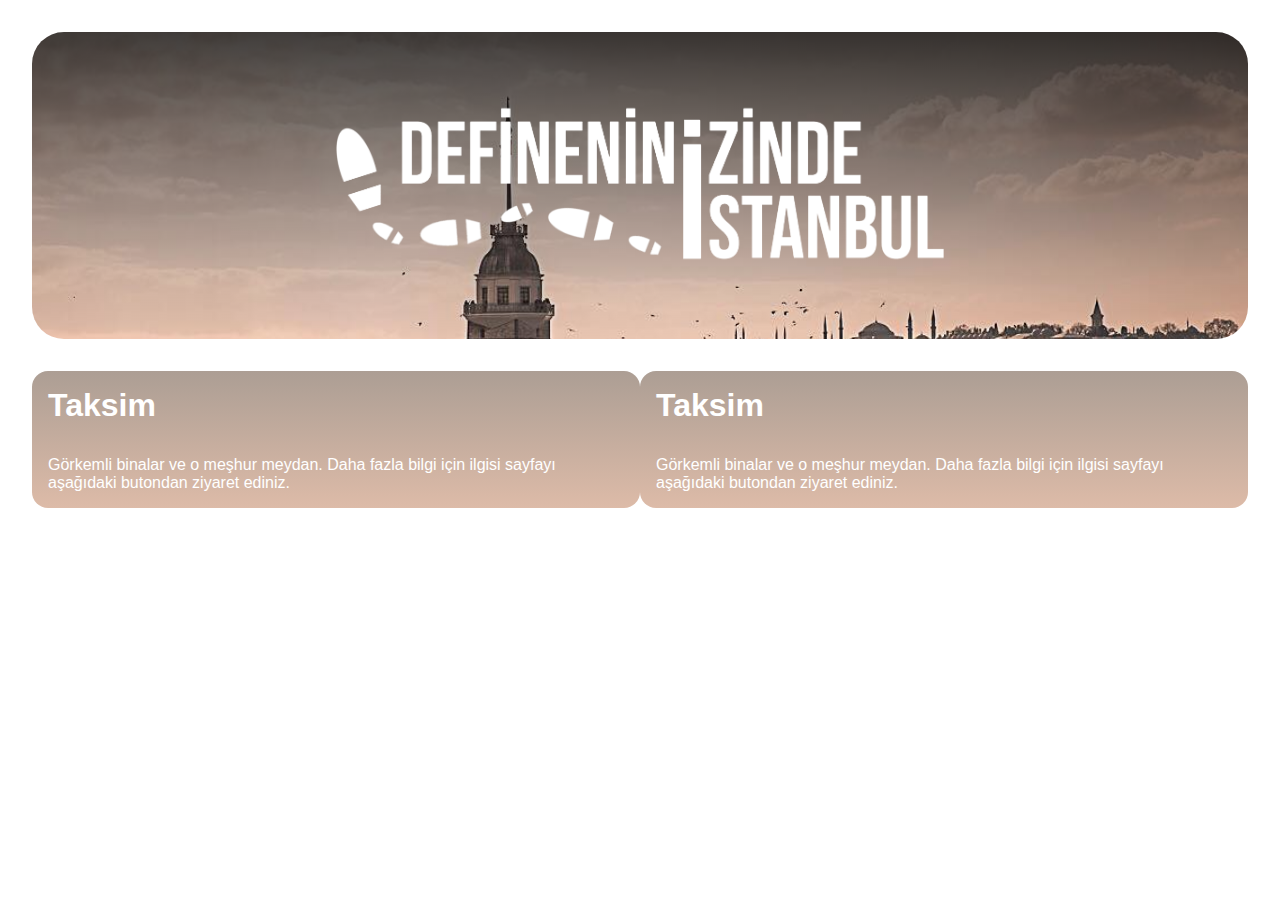
==== index.html @ 9e2d0a73 "deployment" ====
<!DOCTYPE html>
<html lang="tr">

<head>
    <meta charset="UTF-8">
    <meta name="viewport" content="width=device-width, initial-scale=1.0">
    <meta name="msapplication-TileColor" content="#da532c">
    <meta name="theme-color" content="#ffffff">

    <title>Definenin İzinde İstanbul</title>

    <link rel="manifest" href="site.webmanifest">
    <link rel="icon" href="favicon.ico" type="image/x-icon">
    <link rel="icon" type="image/png" sizes="32x32" href="icon/favicon-32x32.png">
    <link rel="icon" type="image/png" sizes="16x16" href="icon/favicon-16x16.png">
    <link rel="apple-touch-icon" sizes="180x180" href="icon/apple-touch-icon.png">
    <link rel="stylesheet" href="style.css">
</head>

<body>
    <div class="hero">
        <img src="images/dii_banner.png" alt="dii_banner"
            style="position: relative; width: 100%; height: 100%; scale: 50%;">
    </div>

    <div class="content">
        <div class="box">
            <h1 style="padding: 16px">Taksim</h1>
            <p style="padding: 16px">Görkemli binalar ve o meşhur meydan. Daha fazla bilgi için ilgisi sayfayı aşağıdaki
                butondan ziyaret ediniz.</p>
        </div>

        <div class="box">
            <h1 style="padding: 16px">Taksim</h1>
            <p style="padding: 16px">Görkemli binalar ve o meşhur meydan. Daha fazla bilgi için ilgisi sayfayı aşağıdaki
                butondan ziyaret ediniz.</p>
        </div>
    </div>
</body>

</html>
---- style.css ----
body {
    margin: 0;
    background-color: rgb(255, 255, 255);
    color: white;
    font-family: Arial, Helvetica, sans-serif;
}

h1,
p {
    padding: 0;
    margin: 0;
}

.hero {
    position: relative;
    margin: 32px;
    background-image: linear-gradient(180deg, rgba(0, 0, 0, 0.75) 0%, rgba(0, 0, 0, 0) 100%), url("images/dii_image.jpg");
    background-position: center;
    background-repeat: no-repeat;
    background-size: cover;
    border-radius: 32px;
}

.content {
    position: relative;
    display: flex;
    margin: 32px;
    max-width: 100%;
}

.box {
    position: relative;
    width: 50%;

    background-image: linear-gradient(180deg, rgb(172, 158, 148) 0%, rgb(221, 187, 168) 100%);
    border-radius: 16px;
}
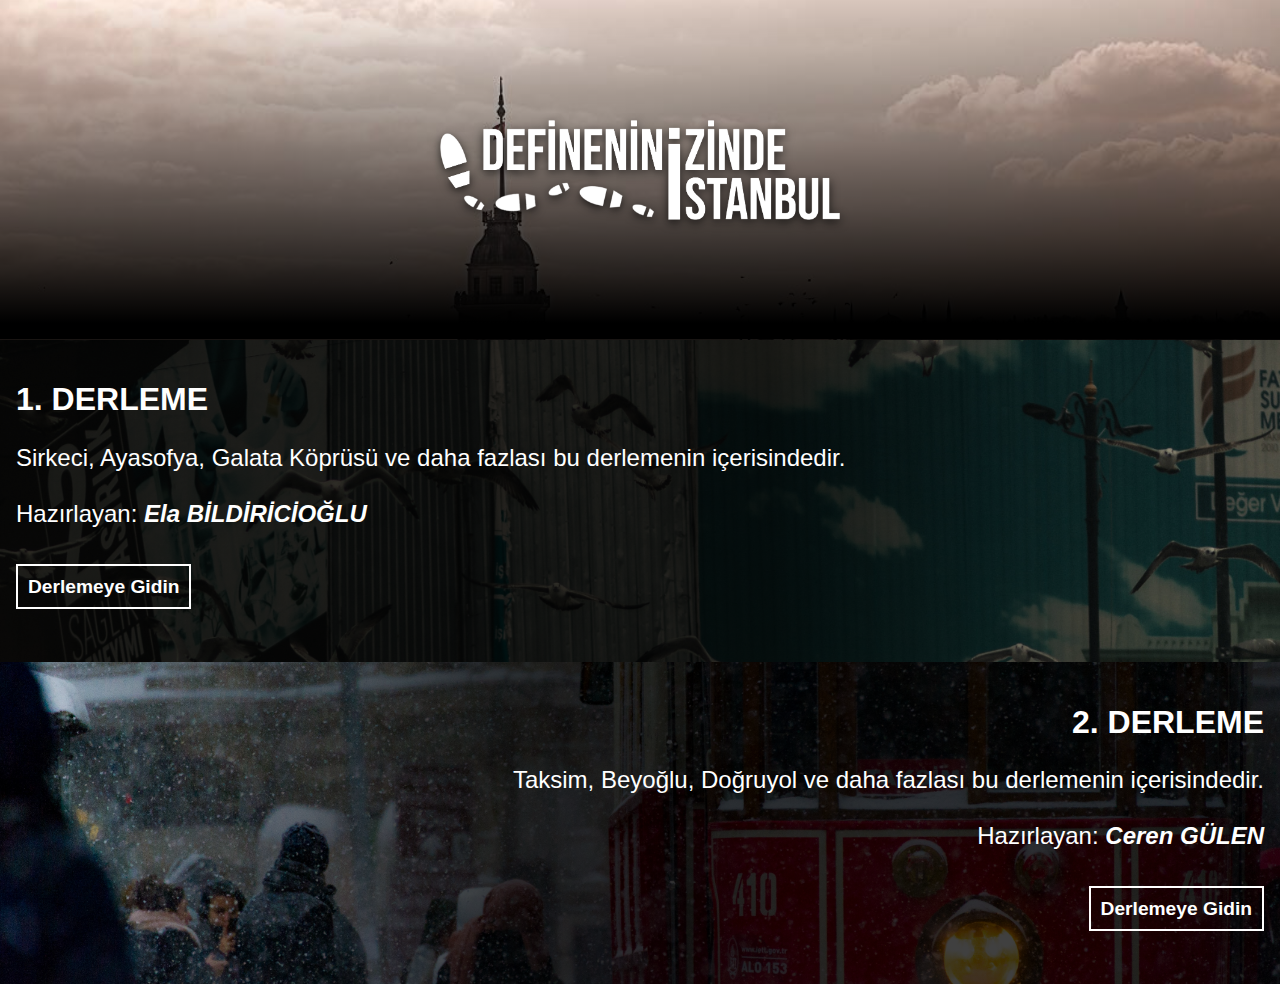
==== commit a065b00b: "added page" ====
--- a/index.html
+++ b/index.html
@@ -19,22 +19,27 @@
 
 <body>
     <div class="hero">
-        <img src="images/dii_banner.png" alt="dii_banner"
-            style="position: relative; width: 100%; height: 100%; scale: 50%;">
+        <img src="images/dii_banner.png" alt="dii_banner" class="hero-banner">
     </div>
-
-    <div class="content">
-        <div class="box">
-            <h1 style="padding: 16px">Taksim</h1>
-            <p style="padding: 16px">Görkemli binalar ve o meşhur meydan. Daha fazla bilgi için ilgisi sayfayı aşağıdaki
-                butondan ziyaret ediniz.</p>
-        </div>
-
-        <div class="box">
-            <h1 style="padding: 16px">Taksim</h1>
-            <p style="padding: 16px">Görkemli binalar ve o meşhur meydan. Daha fazla bilgi için ilgisi sayfayı aşağıdaki
-                butondan ziyaret ediniz.</p>
-        </div>
+    <div class="sections">
+        <section class="sections-section"
+            style="background-image: linear-gradient(90deg, rgba(0,0,0,0.75) 60%, rgba(0,0,0,0) 100%), url(images/dii_sectionimage_1.jpg); padding-bottom: 4rem;">
+            <div class="sections-section-text">
+                <h1>1. DERLEME</h1>
+                <h2 style="margin-bottom: 3rem;">Sirkeci, Ayasofya, Galata Köprüsü ve daha fazlası bu derlemenin
+                    içerisindedir.<br><br>Hazırlayan: <b><i>Ela BİLDİRİCİOĞLU</i></b></h2>
+                <a href="one.html" class="button">Derlemeye Gidin</a>
+            </div>
+        </section>
+        <section class="sections-section"
+            style="background-image: linear-gradient(270deg, rgba(0,0,0,0.75) 60%, rgba(0,0,0,0) 100%), url(images/dii_sectionimage_2.jpg); padding-bottom: 4rem;">
+            <div class="sections-section-text" style="text-align: right; padding-right: 0; padding-left: 1rem;">
+                <h1>2. DERLEME</h1>
+                <h2 style="margin-bottom: 3rem;">Taksim, Beyoğlu, Doğruyol ve daha fazlası bu derlemenin içerisindedir.<br><br>Hazırlayan: <b><i>Ceren GÜLEN</i></b>
+                </h2>
+                <a href="two.html">Derlemeye Gidin</a>
+            </div>
+        </section>
     </div>
 </body>
 
--- a/style.css
+++ b/style.css
@@ -1,37 +1,74 @@
 body {
+    display: flow-root;
     margin: 0;
-    background-color: rgb(255, 255, 255);
+    padding: 0;
+    scroll-behavior: smooth;
+    vertical-align: baseline;
+    color-scheme: dark;
+    background-color: rgb(40, 40, 40);
+
+    font: inherit;
+    font-family: 'Segoe UI', Tahoma, Geneva, Verdana, sans-serif;
     color: white;
-    font-family: Arial, Helvetica, sans-serif;
 }
 
-h1,
+h1 {
+    font-size: xx-large;
+    font-weight: bolder;
+    margin-block: 0.8em;
+}
+
+h2 {
+    font-size: x-large;
+    font-weight: normal;
+    margin-block: 0.8em;
+}
+
 p {
-    padding: 0;
-    margin: 0;
+    font-size: xx-large;
+}
+
+a:link, a:visited, a:active {
+    color: white;
+    text-decoration: none;
+    font-weight: bold;
+    font-size: larger;
+    padding: 10px;
+    border: 2px;
+    border-color: white;
+    border-style:solid;
 }
 
 .hero {
-    position: relative;
-    margin: 32px;
-    background-image: linear-gradient(180deg, rgba(0, 0, 0, 0.75) 0%, rgba(0, 0, 0, 0) 100%), url("images/dii_image.jpg");
-    background-position: center;
-    background-repeat: no-repeat;
+    background-image: linear-gradient(0deg, rgba(0,0,0,1) 5%, rgba(0,0,0,0) 100%), url(images/dii_image.jpg);
+    background-position: 50%;
     background-size: cover;
-    border-radius: 32px;
+    padding-block: clamp(6.75rem, 6.49rem + 1.3vw, 7.5rem);
+    padding-inline: calc((100% - min(50rem,93%)) / 2);
+    place-items: center;
 }
 
-.content {
-    position: relative;
-    display: flex;
-    margin: 32px;
-    max-width: 100%;
+.hero-banner {
+    filter: drop-shadow(0 0.2rem 0.3rem rgba(5, 5, 5, 0.75));
+    max-width: clamp(25rem, 30vw, 50rem);
+    width: 100%;
+    display: block;
+    margin: auto;
 }
 
-.box {
-    position: relative;
-    width: 50%;
+.sections {
+    margin: 0;
+    padding: 0;
+}
 
-    background-image: linear-gradient(180deg, rgb(172, 158, 148) 0%, rgb(221, 187, 168) 100%);
-    border-radius: 16px;
+.sections-section {
+    padding-block: 1rem;
+    padding-inline: 1rem;
+    background-position: 20%;
+    background-size: cover;
+    background-repeat: no-repeat;
+}
+
+.sections-section-text {
+    padding-right: 1rem;
 }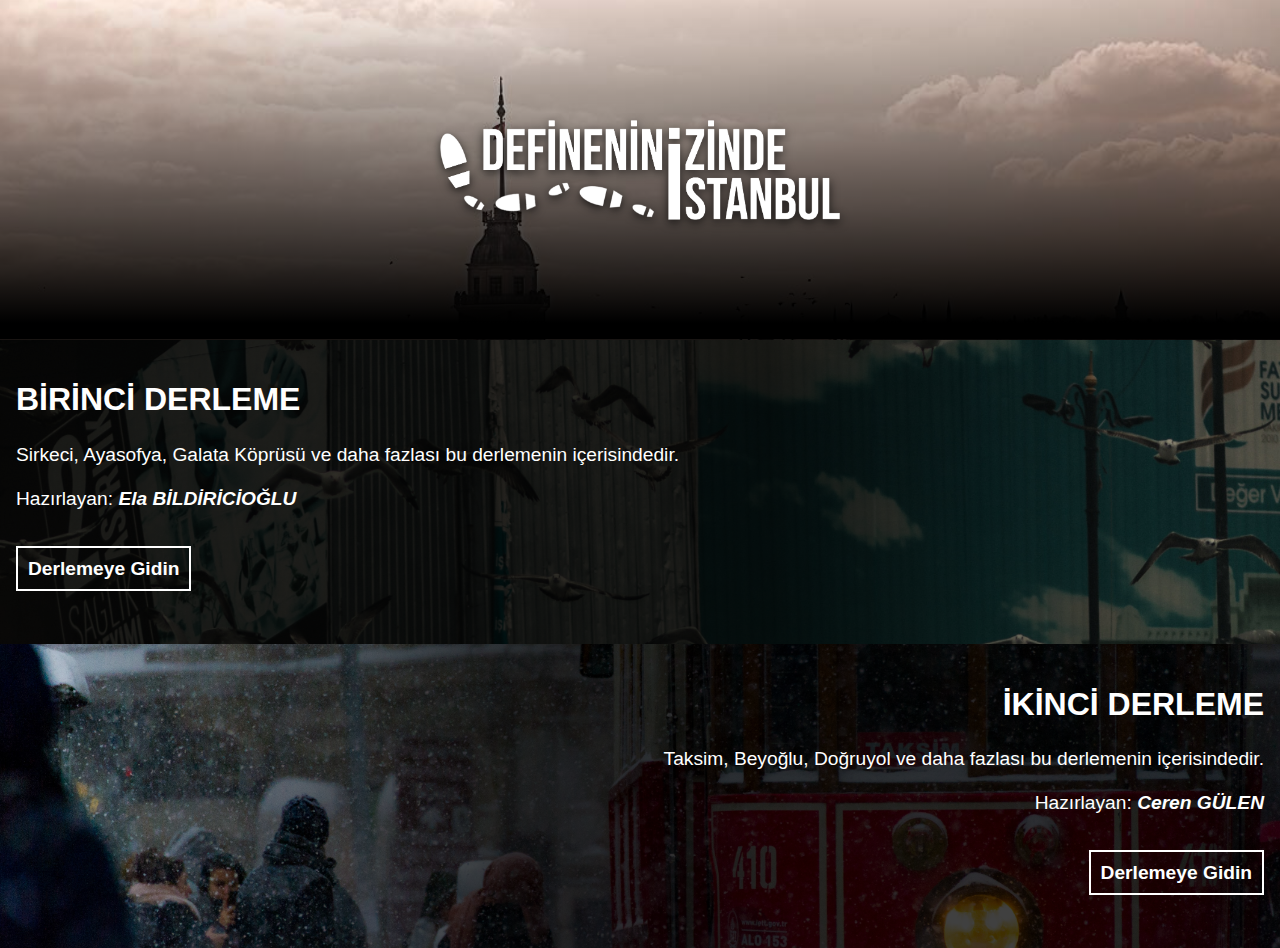
==== commit d9735ee5: "complete" ====
--- a/index.html
+++ b/index.html
@@ -25,7 +25,7 @@
         <section class="sections-section"
             style="background-image: linear-gradient(90deg, rgba(0,0,0,0.75) 60%, rgba(0,0,0,0) 100%), url(images/dii_sectionimage_1.jpg); padding-bottom: 4rem;">
             <div class="sections-section-text">
-                <h1>1. DERLEME</h1>
+                <h1>BİRİNCİ DERLEME</h1>
                 <h2 style="margin-bottom: 3rem;">Sirkeci, Ayasofya, Galata Köprüsü ve daha fazlası bu derlemenin
                     içerisindedir.<br><br>Hazırlayan: <b><i>Ela BİLDİRİCİOĞLU</i></b></h2>
                 <a href="one.html" class="button">Derlemeye Gidin</a>
@@ -34,7 +34,7 @@
         <section class="sections-section"
             style="background-image: linear-gradient(270deg, rgba(0,0,0,0.75) 60%, rgba(0,0,0,0) 100%), url(images/dii_sectionimage_2.jpg); padding-bottom: 4rem;">
             <div class="sections-section-text" style="text-align: right; padding-right: 0; padding-left: 1rem;">
-                <h1>2. DERLEME</h1>
+                <h1>İKİNCİ DERLEME</h1>
                 <h2 style="margin-bottom: 3rem;">Taksim, Beyoğlu, Doğruyol ve daha fazlası bu derlemenin içerisindedir.<br><br>Hazırlayan: <b><i>Ceren GÜLEN</i></b>
                 </h2>
                 <a href="two.html">Derlemeye Gidin</a>
--- a/style.css
+++ b/style.css
@@ -19,13 +19,9 @@
 }
 
 h2 {
-    font-size: x-large;
+    font-size: larger;
     font-weight: normal;
     margin-block: 0.8em;
-}
-
-p {
-    font-size: xx-large;
 }
 
 a:link, a:visited, a:active {
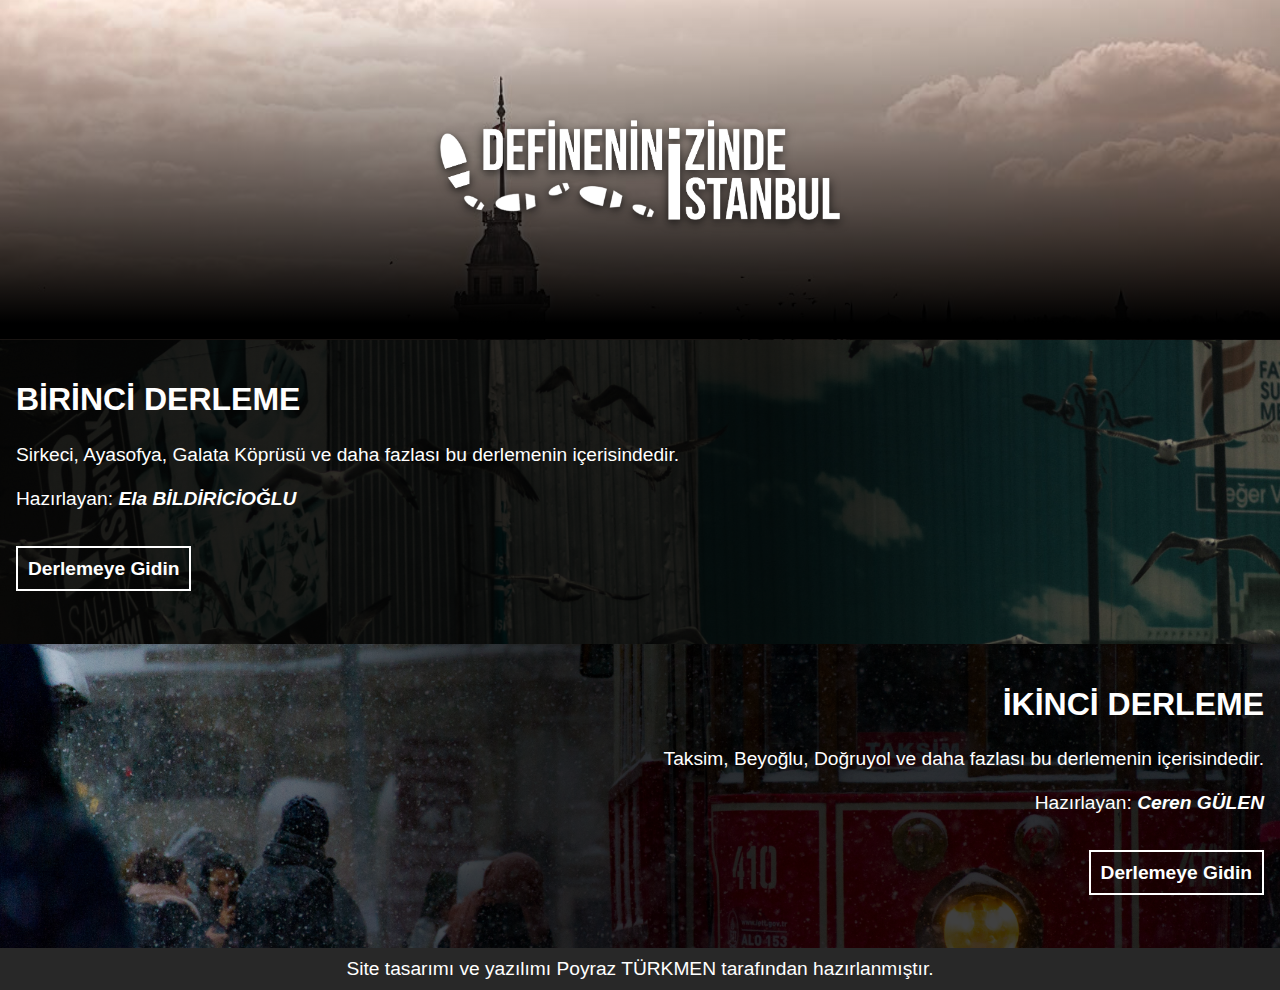
==== commit c477f590: "complete" ====
--- a/index.html
+++ b/index.html
@@ -35,11 +35,17 @@
             style="background-image: linear-gradient(270deg, rgba(0,0,0,0.75) 60%, rgba(0,0,0,0) 100%), url(images/dii_sectionimage_2.jpg); padding-bottom: 4rem;">
             <div class="sections-section-text" style="text-align: right; padding-right: 0; padding-left: 1rem;">
                 <h1>İKİNCİ DERLEME</h1>
-                <h2 style="margin-bottom: 3rem;">Taksim, Beyoğlu, Doğruyol ve daha fazlası bu derlemenin içerisindedir.<br><br>Hazırlayan: <b><i>Ceren GÜLEN</i></b>
+                <h2 style="margin-bottom: 3rem;">Taksim, Beyoğlu, Doğruyol ve daha fazlası bu derlemenin
+                    içerisindedir.<br><br>Hazırlayan: <b><i>Ceren GÜLEN</i></b>
                 </h2>
                 <a href="two.html">Derlemeye Gidin</a>
             </div>
         </section>
+
+        <footer style="background-color: rgb(40, 40, 40)">
+            <p style="color: white; text-align: center; margin: 10px; font-size: larger;">Site tasarımı ve yazılımı
+                Poyraz TÜRKMEN tarafından hazırlanmıştır.</p>
+        </footer>
     </div>
 </body>
 
--- a/style.css
+++ b/style.css
@@ -24,7 +24,9 @@
     margin-block: 0.8em;
 }
 
-a:link, a:visited, a:active {
+a:link,
+a:visited,
+a:active {
     color: white;
     text-decoration: none;
     font-weight: bold;
@@ -32,15 +34,15 @@
     padding: 10px;
     border: 2px;
     border-color: white;
-    border-style:solid;
+    border-style: solid;
 }
 
 .hero {
-    background-image: linear-gradient(0deg, rgba(0,0,0,1) 5%, rgba(0,0,0,0) 100%), url(images/dii_image.jpg);
+    background-image: linear-gradient(0deg, rgba(0, 0, 0, 1) 5%, rgba(0, 0, 0, 0) 100%), url(images/dii_image.jpg);
     background-position: 50%;
     background-size: cover;
     padding-block: clamp(6.75rem, 6.49rem + 1.3vw, 7.5rem);
-    padding-inline: calc((100% - min(50rem,93%)) / 2);
+    padding-inline: calc((100% - min(50rem, 93%)) / 2);
     place-items: center;
 }
 
